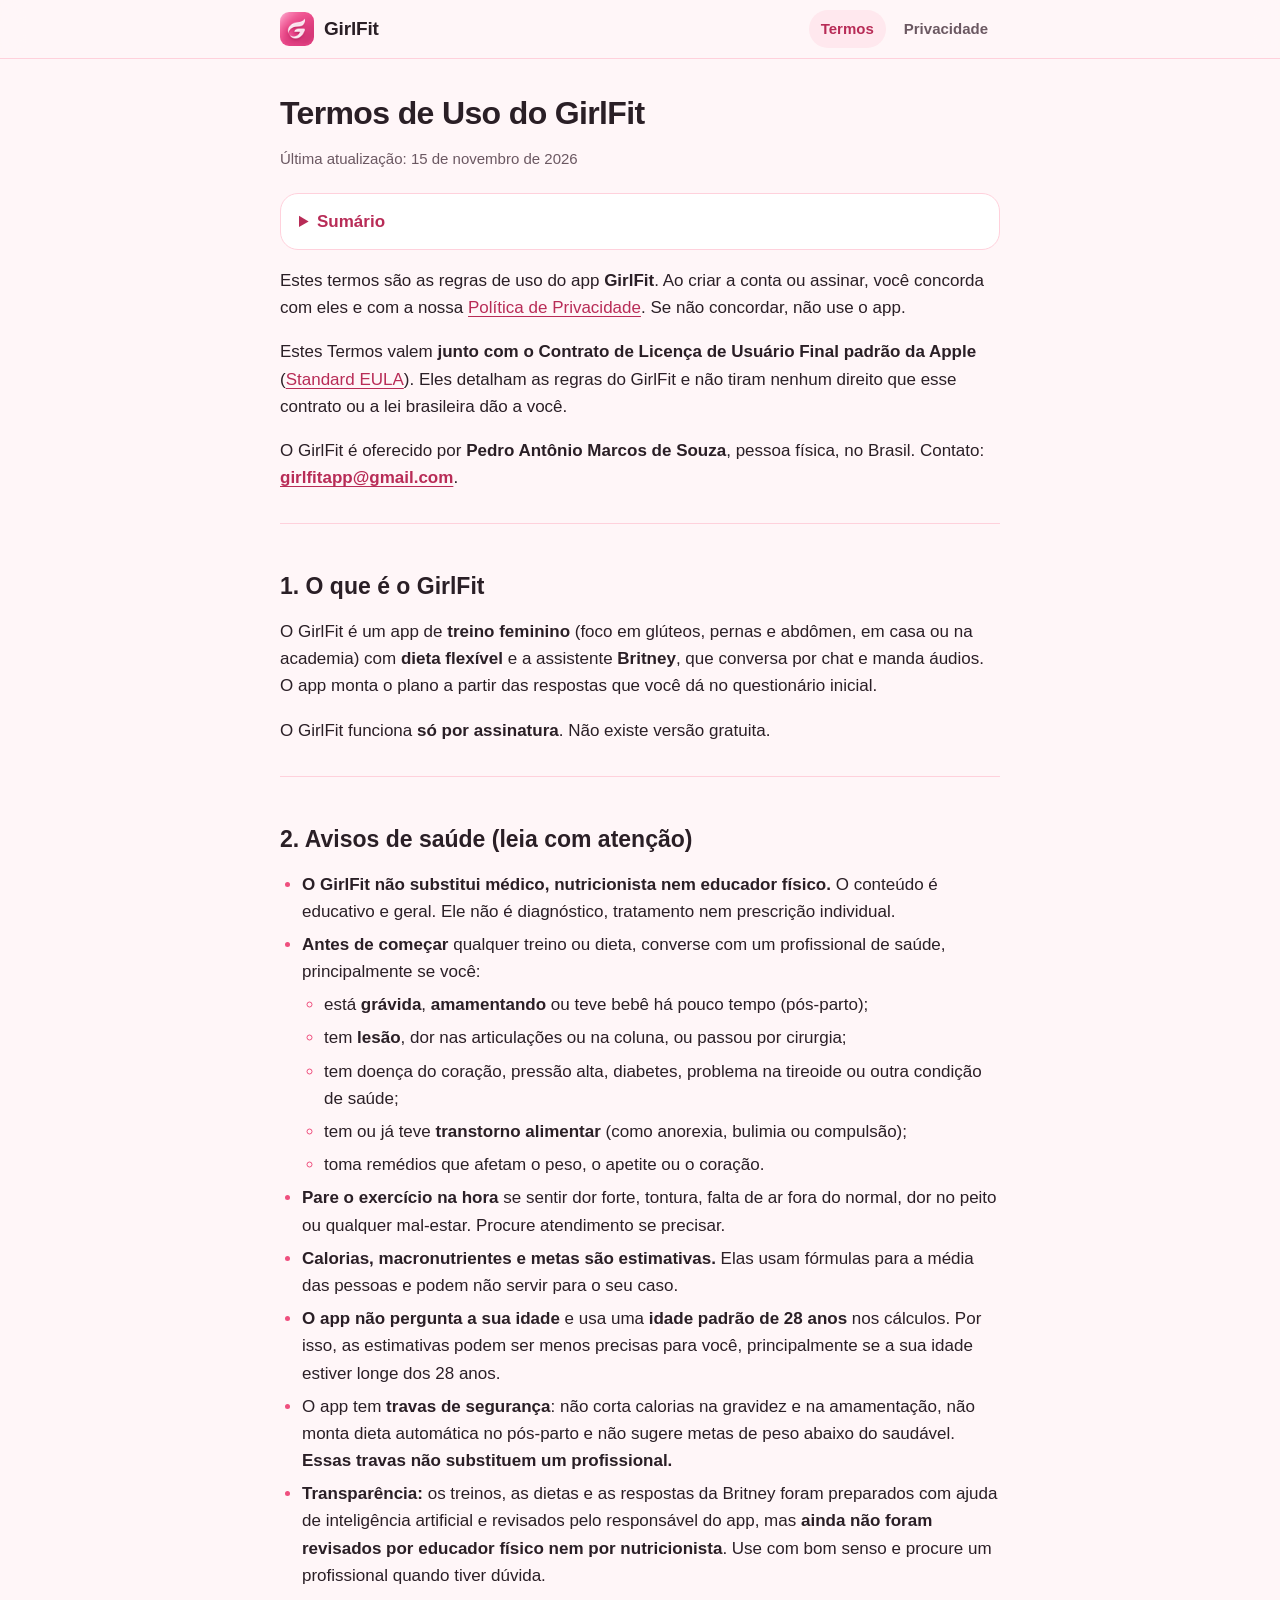
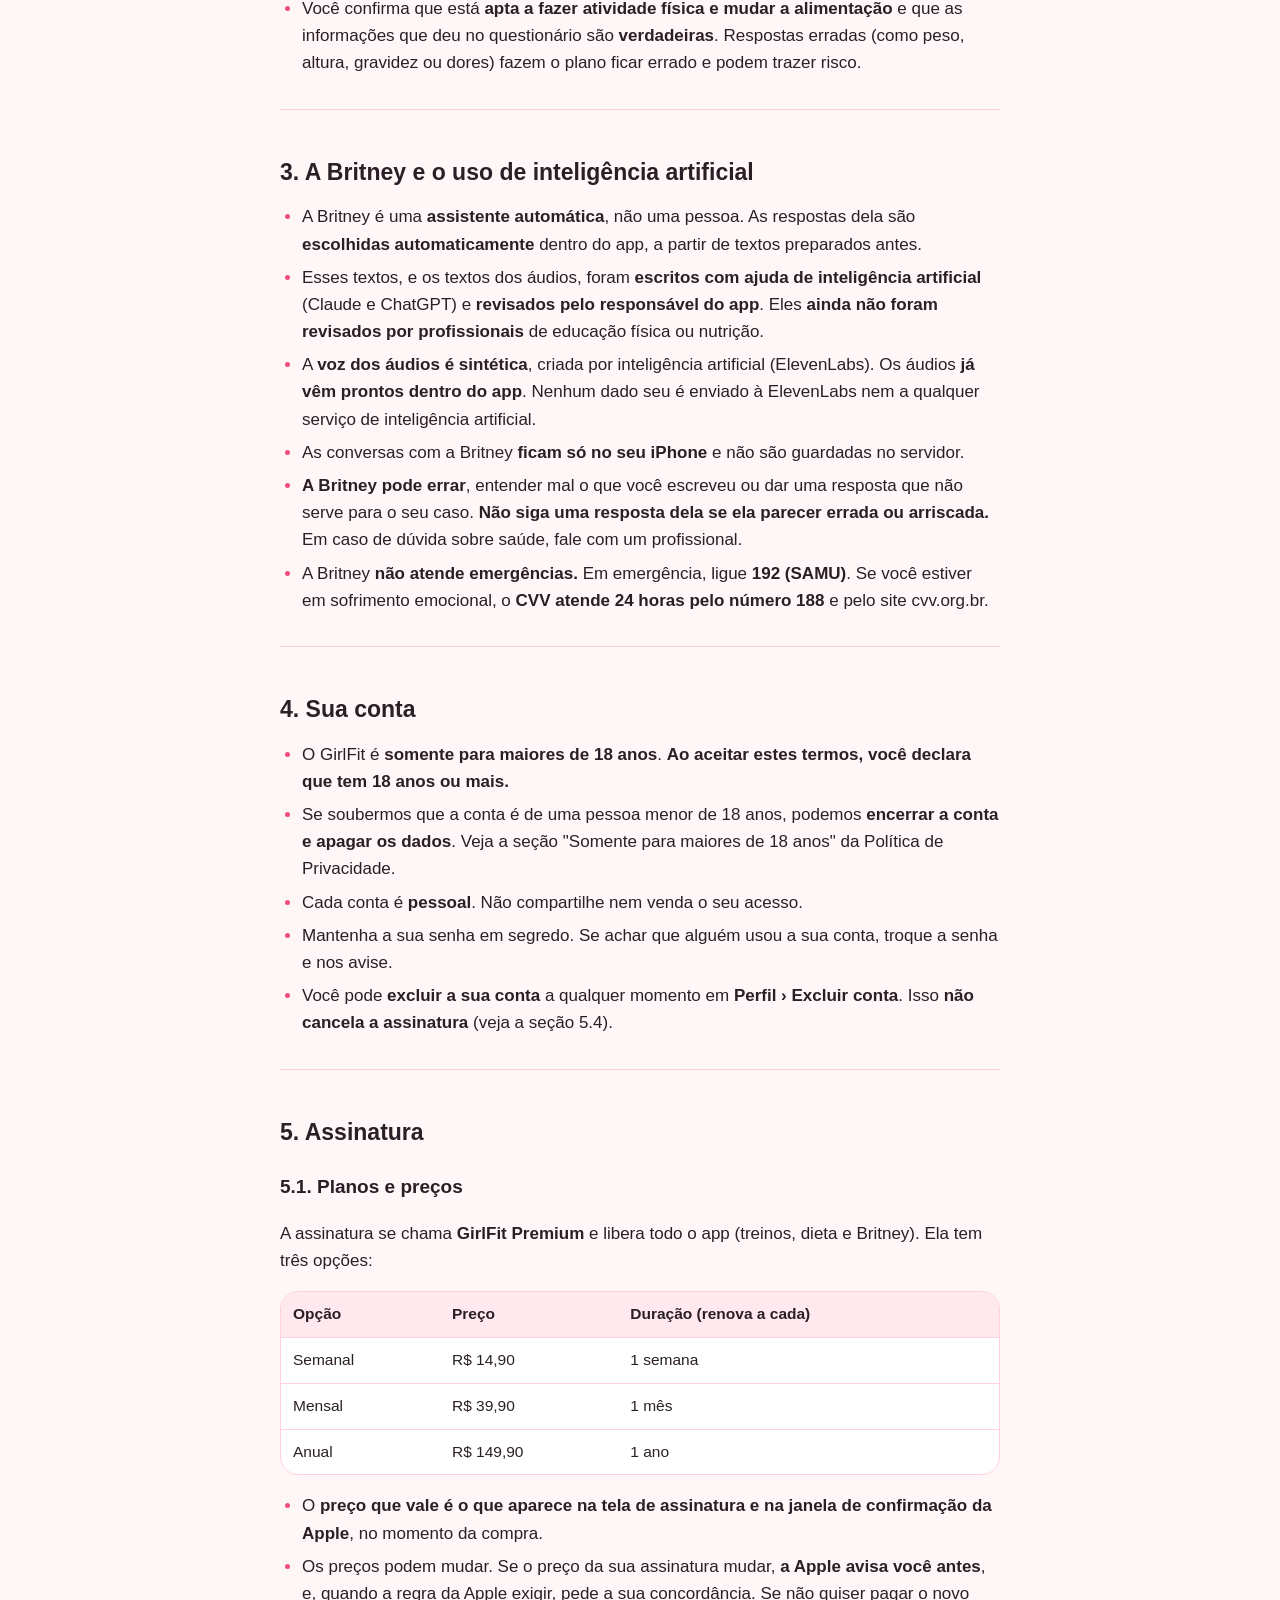
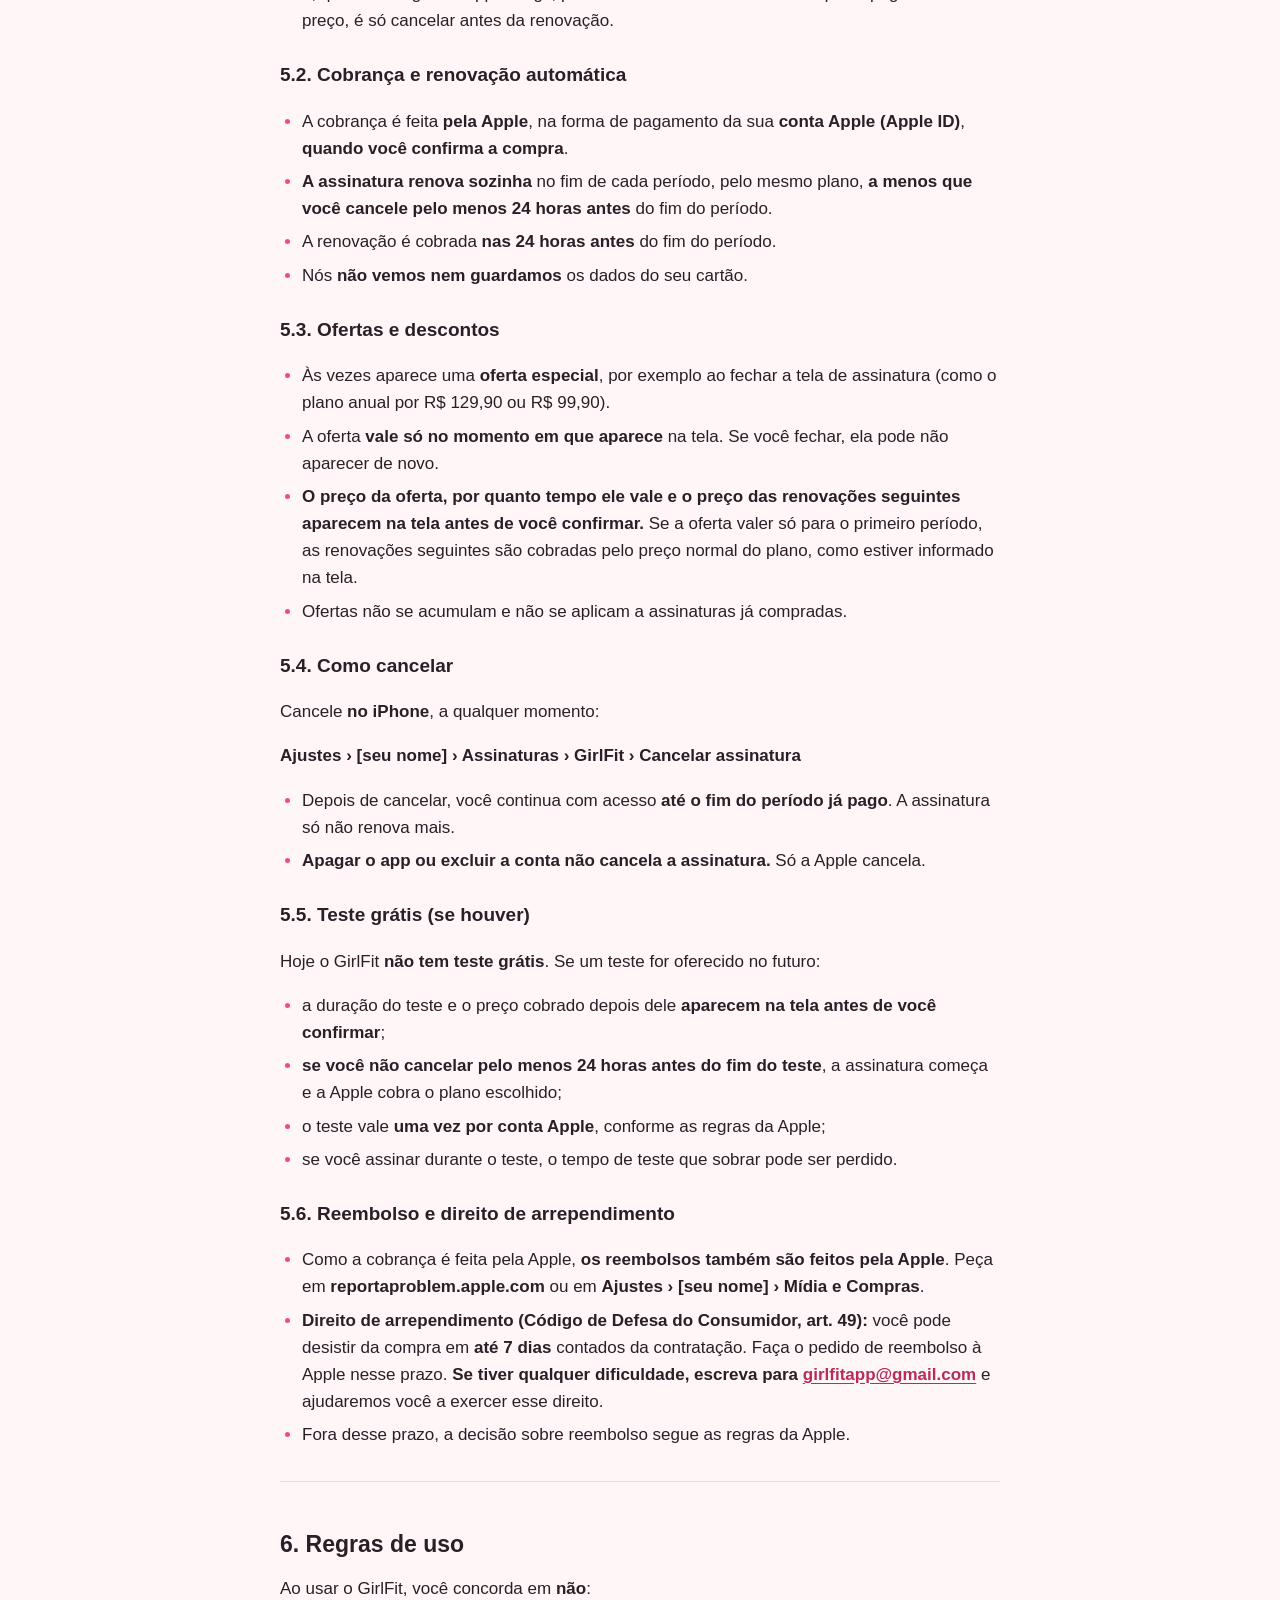
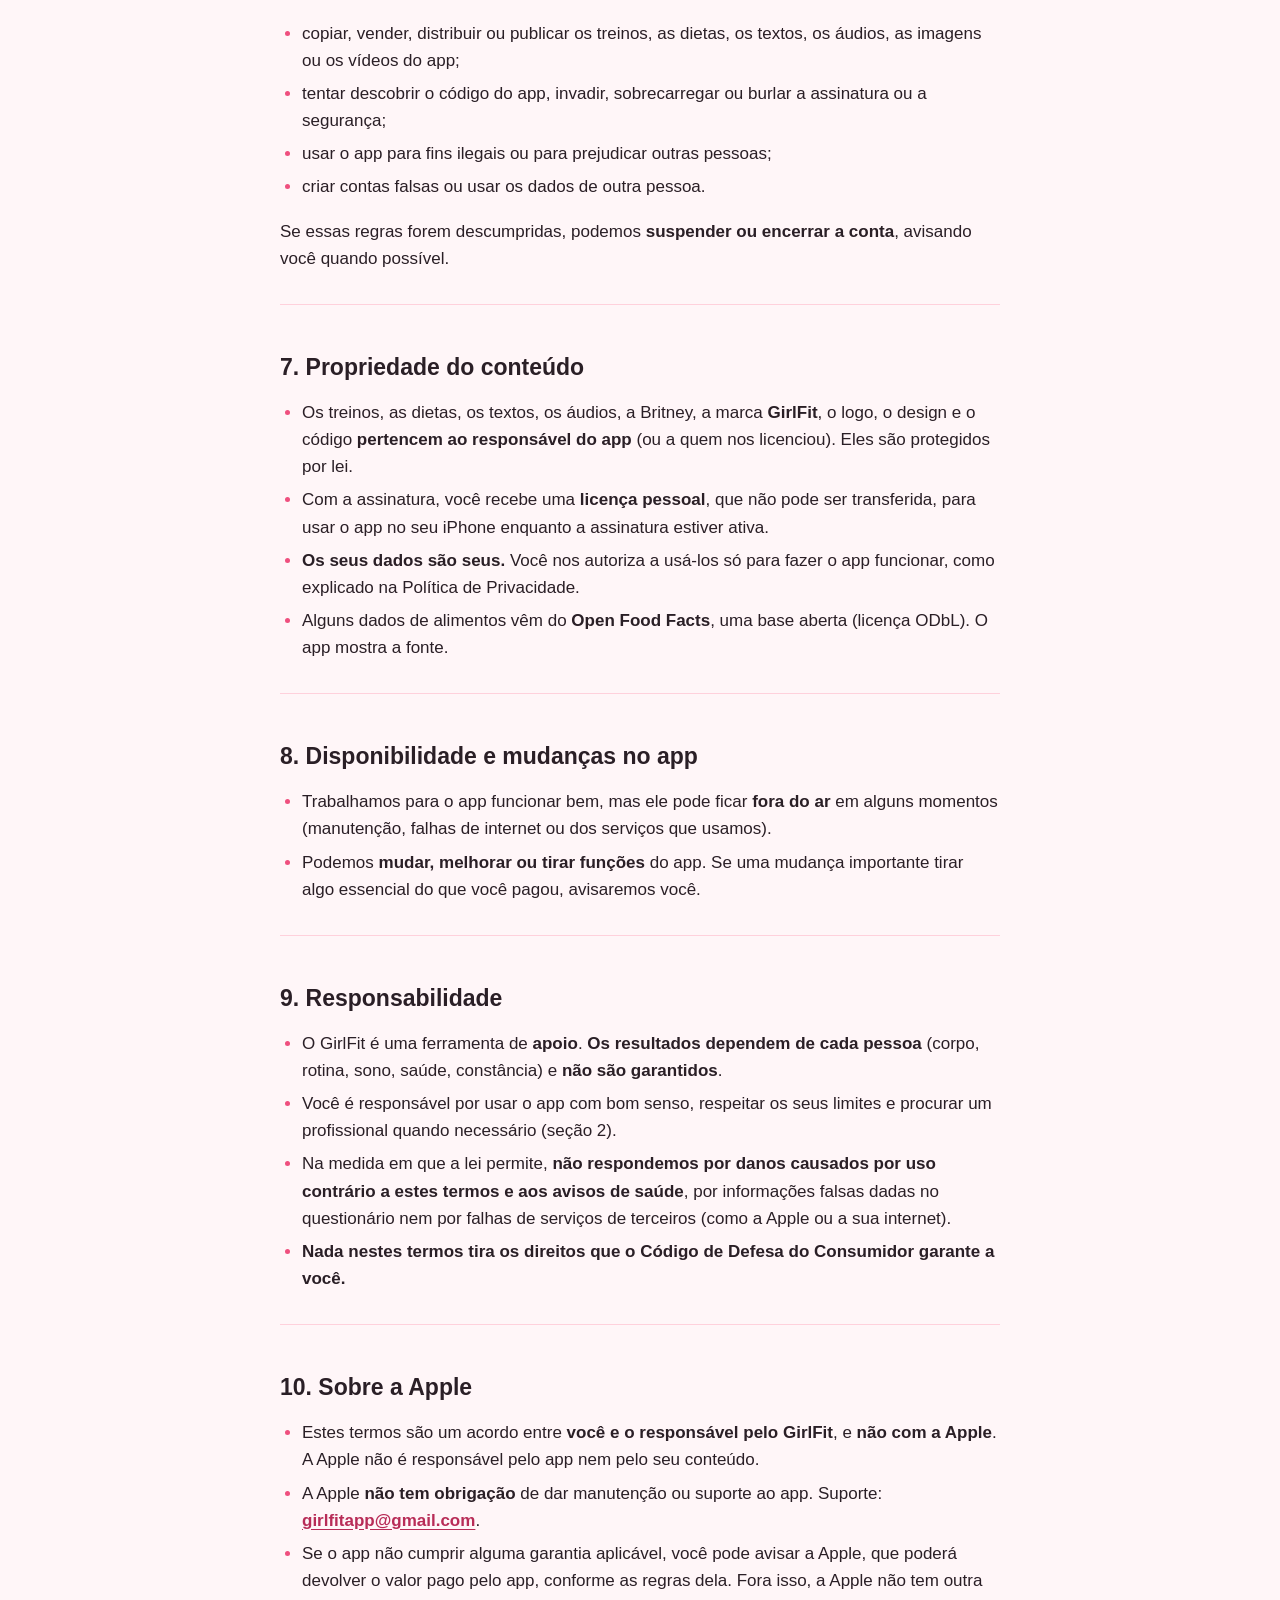
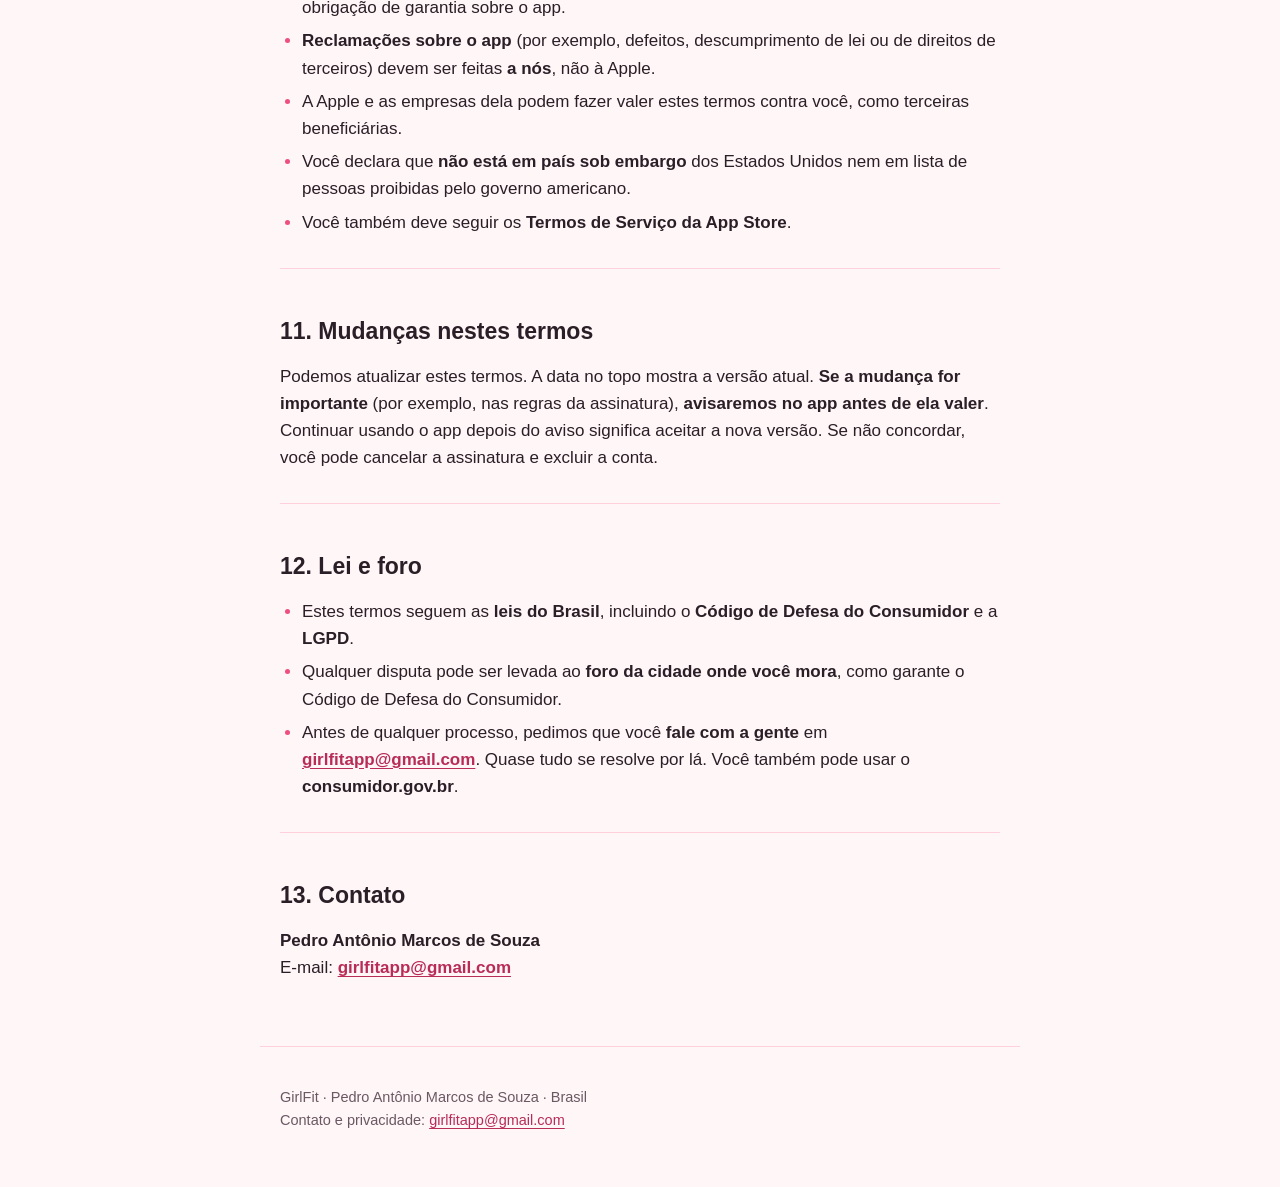
==== termos/index.html @ 928863f9 "Termos de Uso e Política de Privacidade do GirlFit Co-Authored-By: Claude Opus 5.5 <noreply@anthropi" ====
<!DOCTYPE html>
<html lang="pt-BR">
<head>
<meta charset="utf-8">
<meta name="viewport" content="width=device-width, initial-scale=1, viewport-fit=cover">
<title>Termos de Uso · GirlFit</title>
<meta name="description" content="Regras de uso e assinatura do app GirlFit.">
<meta name="theme-color" content="#fff6f8" media="(prefers-color-scheme: light)">
<meta name="theme-color" content="#140f13" media="(prefers-color-scheme: dark)">
<link rel="canonical" href="https://pedrogoat23.github.io/girlfit-legal/termos/">
<link rel="icon" type="image/png" href="../assets/favicon.png">
<link rel="apple-touch-icon" href="../assets/icon.png">
<link rel="stylesheet" href="../assets/style.css">
</head>
<body>
<header class="top"><div class="top-inner">
<a class="brand" href="../"><img src="../assets/icon.png" alt="" width="34" height="34"><span>GirlFit</span></a>
<nav aria-label="Páginas"><a href="../termos/" aria-current="page">Termos</a><a href="../privacidade/">Privacidade</a></nav>
</div></header>
<main>
<h1>Termos de Uso do GirlFit</h1>
<p class="updated">Última atualização: 15 de novembro de 2026</p>
<details class="toc"><summary>Sumário</summary><ol><li><a href="#1-o-que-e-o-girlfit">1. O que é o GirlFit</a></li><li><a href="#2-avisos-de-saude-leia-com-atencao">2. Avisos de saúde (leia com atenção)</a></li><li><a href="#3-a-britney-e-o-uso-de-inteligencia-artificial">3. A Britney e o uso de inteligência artificial</a></li><li><a href="#4-sua-conta">4. Sua conta</a></li><li><a href="#5-assinatura">5. Assinatura</a></li><li><a href="#6-regras-de-uso">6. Regras de uso</a></li><li><a href="#7-propriedade-do-conteudo">7. Propriedade do conteúdo</a></li><li><a href="#8-disponibilidade-e-mudancas-no-app">8. Disponibilidade e mudanças no app</a></li><li><a href="#9-responsabilidade">9. Responsabilidade</a></li><li><a href="#10-sobre-a-apple">10. Sobre a Apple</a></li><li><a href="#11-mudancas-nestes-termos">11. Mudanças nestes termos</a></li><li><a href="#12-lei-e-foro">12. Lei e foro</a></li><li><a href="#13-contato">13. Contato</a></li></ol></details>
<p>Estes termos são as regras de uso do app <strong>GirlFit</strong>. Ao criar a conta ou assinar, você concorda com eles e com a nossa <a href="https://pedrogoat23.github.io/girlfit-legal/privacidade/">Política de Privacidade</a>. Se não concordar, não use o app.</p>
<p>Estes Termos valem <strong>junto com o Contrato de Licença de Usuário Final padrão da Apple</strong> (<a href="https://www.apple.com/legal/internet-services/itunes/dev/stdeula/">Standard EULA</a>). Eles detalham as regras do GirlFit e não tiram nenhum direito que esse contrato ou a lei brasileira dão a você.</p>
<p>O GirlFit é oferecido por <strong>Pedro Antônio Marcos de Souza</strong>, pessoa física, no Brasil. Contato: <strong><a href="mailto:girlfitapp@gmail.com">girlfitapp@gmail.com</a></strong>.</p>
<hr>
<h2 id="1-o-que-e-o-girlfit">1. O que é o GirlFit</h2>
<p>O GirlFit é um app de <strong>treino feminino</strong> (foco em glúteos, pernas e abdômen, em casa ou na academia) com <strong>dieta flexível</strong> e a assistente <strong>Britney</strong>, que conversa por chat e manda áudios. O app monta o plano a partir das respostas que você dá no questionário inicial.</p>
<p>O GirlFit funciona <strong>só por assinatura</strong>. Não existe versão gratuita.</p>
<hr>
<h2 id="2-avisos-de-saude-leia-com-atencao">2. Avisos de saúde (leia com atenção)</h2>
<ul><li><strong>O GirlFit não substitui médico, nutricionista nem educador físico.</strong> O conteúdo é educativo e geral. Ele não é diagnóstico, tratamento nem prescrição individual.</li><li><strong>Antes de começar</strong> qualquer treino ou dieta, converse com um profissional de saúde, principalmente se você:<ul><li>está <strong>grávida</strong>, <strong>amamentando</strong> ou teve bebê há pouco tempo (pós-parto);</li><li>tem <strong>lesão</strong>, dor nas articulações ou na coluna, ou passou por cirurgia;</li><li>tem doença do coração, pressão alta, diabetes, problema na tireoide ou outra condição de saúde;</li><li>tem ou já teve <strong>transtorno alimentar</strong> (como anorexia, bulimia ou compulsão);</li><li>toma remédios que afetam o peso, o apetite ou o coração.</li></ul></li><li><strong>Pare o exercício na hora</strong> se sentir dor forte, tontura, falta de ar fora do normal, dor no peito ou qualquer mal-estar. Procure atendimento se precisar.</li><li><strong>Calorias, macronutrientes e metas são estimativas.</strong> Elas usam fórmulas para a média das pessoas e podem não servir para o seu caso.</li><li><strong>O app não pergunta a sua idade</strong> e usa uma <strong>idade padrão de 28 anos</strong> nos cálculos. Por isso, as estimativas podem ser menos precisas para você, principalmente se a sua idade estiver longe dos 28 anos.</li><li>O app tem <strong>travas de segurança</strong>: não corta calorias na gravidez e na amamentação, não monta dieta automática no pós-parto e não sugere metas de peso abaixo do saudável. <strong>Essas travas não substituem um profissional.</strong></li><li><strong>Transparência:</strong> os treinos, as dietas e as respostas da Britney foram preparados com ajuda de inteligência artificial e revisados pelo responsável do app, mas <strong>ainda não foram revisados por educador físico nem por nutricionista</strong>. Use com bom senso e procure um profissional quando tiver dúvida.</li><li>Você confirma que está <strong>apta a fazer atividade física e mudar a alimentação</strong> e que as informações que deu no questionário são <strong>verdadeiras</strong>. Respostas erradas (como peso, altura, gravidez ou dores) fazem o plano ficar errado e podem trazer risco.</li></ul>
<hr>
<h2 id="3-a-britney-e-o-uso-de-inteligencia-artificial">3. A Britney e o uso de inteligência artificial</h2>
<ul><li>A Britney é uma <strong>assistente automática</strong>, não uma pessoa. As respostas dela são <strong>escolhidas automaticamente</strong> dentro do app, a partir de textos preparados antes.</li><li>Esses textos, e os textos dos áudios, foram <strong>escritos com ajuda de inteligência artificial</strong> (Claude e ChatGPT) e <strong>revisados pelo responsável do app</strong>. Eles <strong>ainda não foram revisados por profissionais</strong> de educação física ou nutrição.</li><li>A <strong>voz dos áudios é sintética</strong>, criada por inteligência artificial (ElevenLabs). Os áudios <strong>já vêm prontos dentro do app</strong>. Nenhum dado seu é enviado à ElevenLabs nem a qualquer serviço de inteligência artificial.</li><li>As conversas com a Britney <strong>ficam só no seu iPhone</strong> e não são guardadas no servidor.</li><li><strong>A Britney pode errar</strong>, entender mal o que você escreveu ou dar uma resposta que não serve para o seu caso. <strong>Não siga uma resposta dela se ela parecer errada ou arriscada.</strong> Em caso de dúvida sobre saúde, fale com um profissional.</li><li>A Britney <strong>não atende emergências.</strong> Em emergência, ligue <strong>192 (SAMU)</strong>. Se você estiver em sofrimento emocional, o <strong>CVV atende 24 horas pelo número 188</strong> e pelo site cvv.org.br.</li></ul>
<hr>
<h2 id="4-sua-conta">4. Sua conta</h2>
<ul><li>O GirlFit é <strong>somente para maiores de 18 anos</strong>. <strong>Ao aceitar estes termos, você declara que tem 18 anos ou mais.</strong></li><li>Se soubermos que a conta é de uma pessoa menor de 18 anos, podemos <strong>encerrar a conta e apagar os dados</strong>. Veja a seção "Somente para maiores de 18 anos" da Política de Privacidade.</li><li>Cada conta é <strong>pessoal</strong>. Não compartilhe nem venda o seu acesso.</li><li>Mantenha a sua senha em segredo. Se achar que alguém usou a sua conta, troque a senha e nos avise.</li><li>Você pode <strong>excluir a sua conta</strong> a qualquer momento em <strong>Perfil › Excluir conta</strong>. Isso <strong>não cancela a assinatura</strong> (veja a seção 5.4).</li></ul>
<hr>
<h2 id="5-assinatura">5. Assinatura</h2>
<h3 id="5-1-planos-e-precos">5.1. Planos e preços</h3>
<p>A assinatura se chama <strong>GirlFit Premium</strong> e libera todo o app (treinos, dieta e Britney). Ela tem três opções:</p>
<table><thead><tr><th>Opção</th><th>Preço</th><th>Duração (renova a cada)</th></tr></thead><tbody><tr><td data-label="Opção">Semanal</td><td data-label="Preço">R$ 14,90</td><td data-label="Duração (renova a cada)">1 semana</td></tr><tr><td data-label="Opção">Mensal</td><td data-label="Preço">R$ 39,90</td><td data-label="Duração (renova a cada)">1 mês</td></tr><tr><td data-label="Opção">Anual</td><td data-label="Preço">R$ 149,90</td><td data-label="Duração (renova a cada)">1 ano</td></tr></tbody></table>
<ul><li>O <strong>preço que vale é o que aparece na tela de assinatura e na janela de confirmação da Apple</strong>, no momento da compra.</li><li>Os preços podem mudar. Se o preço da sua assinatura mudar, <strong>a Apple avisa você antes</strong>, e, quando a regra da Apple exigir, pede a sua concordância. Se não quiser pagar o novo preço, é só cancelar antes da renovação.</li></ul>
<h3 id="5-2-cobranca-e-renovacao-automatica">5.2. Cobrança e renovação automática</h3>
<ul><li>A cobrança é feita <strong>pela Apple</strong>, na forma de pagamento da sua <strong>conta Apple (Apple ID)</strong>, <strong>quando você confirma a compra</strong>.</li><li><strong>A assinatura renova sozinha</strong> no fim de cada período, pelo mesmo plano, <strong>a menos que você cancele pelo menos 24 horas antes</strong> do fim do período.</li><li>A renovação é cobrada <strong>nas 24 horas antes</strong> do fim do período.</li><li>Nós <strong>não vemos nem guardamos</strong> os dados do seu cartão.</li></ul>
<h3 id="5-3-ofertas-e-descontos">5.3. Ofertas e descontos</h3>
<ul><li>Às vezes aparece uma <strong>oferta especial</strong>, por exemplo ao fechar a tela de assinatura (como o plano anual por R$ 129,90 ou R$ 99,90).</li><li>A oferta <strong>vale só no momento em que aparece</strong> na tela. Se você fechar, ela pode não aparecer de novo.</li><li><strong>O preço da oferta, por quanto tempo ele vale e o preço das renovações seguintes aparecem na tela antes de você confirmar.</strong> Se a oferta valer só para o primeiro período, as renovações seguintes são cobradas pelo preço normal do plano, como estiver informado na tela.</li><li>Ofertas não se acumulam e não se aplicam a assinaturas já compradas.</li></ul>
<h3 id="5-4-como-cancelar">5.4. Como cancelar</h3>
<p>Cancele <strong>no iPhone</strong>, a qualquer momento:</p>
<p><strong>Ajustes › [seu nome] › Assinaturas › GirlFit › Cancelar assinatura</strong></p>
<ul><li>Depois de cancelar, você continua com acesso <strong>até o fim do período já pago</strong>. A assinatura só não renova mais.</li><li><strong>Apagar o app ou excluir a conta não cancela a assinatura.</strong> Só a Apple cancela.</li></ul>
<h3 id="5-5-teste-gratis-se-houver">5.5. Teste grátis (se houver)</h3>
<p>Hoje o GirlFit <strong>não tem teste grátis</strong>. Se um teste for oferecido no futuro:</p>
<ul><li>a duração do teste e o preço cobrado depois dele <strong>aparecem na tela antes de você confirmar</strong>;</li><li><strong>se você não cancelar pelo menos 24 horas antes do fim do teste</strong>, a assinatura começa e a Apple cobra o plano escolhido;</li><li>o teste vale <strong>uma vez por conta Apple</strong>, conforme as regras da Apple;</li><li>se você assinar durante o teste, o tempo de teste que sobrar pode ser perdido.</li></ul>
<h3 id="5-6-reembolso-e-direito-de-arrependimento">5.6. Reembolso e direito de arrependimento</h3>
<ul><li>Como a cobrança é feita pela Apple, <strong>os reembolsos também são feitos pela Apple</strong>. Peça em <strong>reportaproblem.apple.com</strong> ou em <strong>Ajustes › [seu nome] › Mídia e Compras</strong>.</li><li><strong>Direito de arrependimento (Código de Defesa do Consumidor, art. 49):</strong> você pode desistir da compra em <strong>até 7 dias</strong> contados da contratação. Faça o pedido de reembolso à Apple nesse prazo. <strong>Se tiver qualquer dificuldade, escreva para <a href="mailto:girlfitapp@gmail.com">girlfitapp@gmail.com</a></strong> e ajudaremos você a exercer esse direito.</li><li>Fora desse prazo, a decisão sobre reembolso segue as regras da Apple.</li></ul>
<hr>
<h2 id="6-regras-de-uso">6. Regras de uso</h2>
<p>Ao usar o GirlFit, você concorda em <strong>não</strong>:</p>
<ul><li>copiar, vender, distribuir ou publicar os treinos, as dietas, os textos, os áudios, as imagens ou os vídeos do app;</li><li>tentar descobrir o código do app, invadir, sobrecarregar ou burlar a assinatura ou a segurança;</li><li>usar o app para fins ilegais ou para prejudicar outras pessoas;</li><li>criar contas falsas ou usar os dados de outra pessoa.</li></ul>
<p>Se essas regras forem descumpridas, podemos <strong>suspender ou encerrar a conta</strong>, avisando você quando possível.</p>
<hr>
<h2 id="7-propriedade-do-conteudo">7. Propriedade do conteúdo</h2>
<ul><li>Os treinos, as dietas, os textos, os áudios, a Britney, a marca <strong>GirlFit</strong>, o logo, o design e o código <strong>pertencem ao responsável do app</strong> (ou a quem nos licenciou). Eles são protegidos por lei.</li><li>Com a assinatura, você recebe uma <strong>licença pessoal</strong>, que não pode ser transferida, para usar o app no seu iPhone enquanto a assinatura estiver ativa.</li><li><strong>Os seus dados são seus.</strong> Você nos autoriza a usá-los só para fazer o app funcionar, como explicado na Política de Privacidade.</li><li>Alguns dados de alimentos vêm do <strong>Open Food Facts</strong>, uma base aberta (licença ODbL). O app mostra a fonte.</li></ul>
<hr>
<h2 id="8-disponibilidade-e-mudancas-no-app">8. Disponibilidade e mudanças no app</h2>
<ul><li>Trabalhamos para o app funcionar bem, mas ele pode ficar <strong>fora do ar</strong> em alguns momentos (manutenção, falhas de internet ou dos serviços que usamos).</li><li>Podemos <strong>mudar, melhorar ou tirar funções</strong> do app. Se uma mudança importante tirar algo essencial do que você pagou, avisaremos você.</li></ul>
<hr>
<h2 id="9-responsabilidade">9. Responsabilidade</h2>
<ul><li>O GirlFit é uma ferramenta de <strong>apoio</strong>. <strong>Os resultados dependem de cada pessoa</strong> (corpo, rotina, sono, saúde, constância) e <strong>não são garantidos</strong>.</li><li>Você é responsável por usar o app com bom senso, respeitar os seus limites e procurar um profissional quando necessário (seção 2).</li><li>Na medida em que a lei permite, <strong>não respondemos por danos causados por uso contrário a estes termos e aos avisos de saúde</strong>, por informações falsas dadas no questionário nem por falhas de serviços de terceiros (como a Apple ou a sua internet).</li><li><strong>Nada nestes termos tira os direitos que o Código de Defesa do Consumidor garante a você.</strong></li></ul>
<hr>
<h2 id="10-sobre-a-apple">10. Sobre a Apple</h2>
<ul><li>Estes termos são um acordo entre <strong>você e o responsável pelo GirlFit</strong>, e <strong>não com a Apple</strong>. A Apple não é responsável pelo app nem pelo seu conteúdo.</li><li>A Apple <strong>não tem obrigação</strong> de dar manutenção ou suporte ao app. Suporte: <strong><a href="mailto:girlfitapp@gmail.com">girlfitapp@gmail.com</a></strong>.</li><li>Se o app não cumprir alguma garantia aplicável, você pode avisar a Apple, que poderá devolver o valor pago pelo app, conforme as regras dela. Fora isso, a Apple não tem outra obrigação de garantia sobre o app.</li><li><strong>Reclamações sobre o app</strong> (por exemplo, defeitos, descumprimento de lei ou de direitos de terceiros) devem ser feitas <strong>a nós</strong>, não à Apple.</li><li>A Apple e as empresas dela podem fazer valer estes termos contra você, como terceiras beneficiárias.</li><li>Você declara que <strong>não está em país sob embargo</strong> dos Estados Unidos nem em lista de pessoas proibidas pelo governo americano.</li><li>Você também deve seguir os <strong>Termos de Serviço da App Store</strong>.</li></ul>
<hr>
<h2 id="11-mudancas-nestes-termos">11. Mudanças nestes termos</h2>
<p>Podemos atualizar estes termos. A data no topo mostra a versão atual. <strong>Se a mudança for importante</strong> (por exemplo, nas regras da assinatura), <strong>avisaremos no app antes de ela valer</strong>. Continuar usando o app depois do aviso significa aceitar a nova versão. Se não concordar, você pode cancelar a assinatura e excluir a conta.</p>
<hr>
<h2 id="12-lei-e-foro">12. Lei e foro</h2>
<ul><li>Estes termos seguem as <strong>leis do Brasil</strong>, incluindo o <strong>Código de Defesa do Consumidor</strong> e a <strong>LGPD</strong>.</li><li>Qualquer disputa pode ser levada ao <strong>foro da cidade onde você mora</strong>, como garante o Código de Defesa do Consumidor.</li><li>Antes de qualquer processo, pedimos que você <strong>fale com a gente</strong> em <strong><a href="mailto:girlfitapp@gmail.com">girlfitapp@gmail.com</a></strong>. Quase tudo se resolve por lá. Você também pode usar o <strong>consumidor.gov.br</strong>.</li></ul>
<hr>
<h2 id="13-contato">13. Contato</h2>
<p><strong>Pedro Antônio Marcos de Souza</strong><br>E-mail: <strong><a href="mailto:girlfitapp@gmail.com">girlfitapp@gmail.com</a></strong></p>
</main>
<footer>
<p>GirlFit · Pedro Antônio Marcos de Souza · Brasil<br>
Contato e privacidade: <a href="mailto:girlfitapp@gmail.com">girlfitapp@gmail.com</a></p>
</footer>
</body>
</html>
---- assets/style.css ----
/* GirlFit: páginas legais. Cores do app (theme/brand). Sem fontes nem scripts externos. */
:root {
	--bg: #fff6f8;
	--card: #ffffff;
	--ink: #2a1f26;
	--muted: #6b5862;
	--line: #ffd1dc;
	--soft: #ffe8ee;
	--pink: #ef4f7e;
	--pink-strong: #b82c57;
	--radius: 18px;
}

@media (prefers-color-scheme: dark) {
	:root {
		--bg: #140f13;
		--card: #1e171c;
		--ink: #f7eef2;
		--muted: #c2adb7;
		--line: #3a2531;
		--soft: #2e1c26;
		--pink: #ff8fb0;
		--pink-strong: #ff8fb0;
	}
}

* {
	box-sizing: border-box;
}

html {
	-webkit-text-size-adjust: 100%;
}

body {
	margin: 0;
	background: var(--bg);
	color: var(--ink);
	font: 17px/1.6 -apple-system, BlinkMacSystemFont, "SF Pro Text", "Segoe UI", Roboto, Helvetica, Arial,
		sans-serif;
}

a {
	color: var(--pink-strong);
	text-underline-offset: 3px;
}

.top {
	position: sticky;
	top: 0;
	z-index: 2;
	background: color-mix(in srgb, var(--bg) 88%, transparent);
	-webkit-backdrop-filter: blur(12px);
	backdrop-filter: blur(12px);
	border-bottom: 1px solid var(--line);
}

.top-inner {
	max-width: 760px;
	margin: 0 auto;
	padding: 10px 20px;
	display: flex;
	align-items: center;
	justify-content: space-between;
	gap: 12px;
}

.brand {
	display: flex;
	align-items: center;
	gap: 10px;
	color: var(--ink);
	text-decoration: none;
	font-weight: 800;
	font-size: 19px;
	letter-spacing: -0.01em;
}

.brand img {
	width: 34px;
	height: 34px;
	border-radius: 9px;
}

nav {
	display: flex;
	gap: 6px;
}

nav a {
	padding: 7px 12px;
	border-radius: 999px;
	font-size: 15px;
	font-weight: 600;
	text-decoration: none;
	color: var(--muted);
}

nav a[aria-current="page"] {
	background: var(--soft);
	color: var(--pink-strong);
}

main {
	max-width: 760px;
	margin: 0 auto;
	padding: 28px 20px 48px;
}

h1 {
	font-size: 32px;
	line-height: 1.15;
	letter-spacing: -0.02em;
	margin: 8px 0 6px;
}

h2 {
	font-size: 23px;
	line-height: 1.25;
	margin: 40px 0 10px;
	padding-top: 8px;
	scroll-margin-top: 72px;
}

h3 {
	font-size: 19px;
	margin: 26px 0 8px;
	scroll-margin-top: 72px;
}

p,
li {
	overflow-wrap: anywhere;
}

ul {
	padding-left: 22px;
}

li {
	margin: 6px 0;
}

li::marker {
	color: var(--pink);
}

strong {
	font-weight: 700;
}

hr {
	border: 0;
	border-top: 1px solid var(--line);
	margin: 32px 0 0;
}

.updated {
	color: var(--muted);
	font-size: 15px;
}

.toc {
	background: var(--card);
	border: 1px solid var(--line);
	border-radius: var(--radius);
	padding: 14px 18px;
	margin: 22px 0 8px;
}

.toc summary {
	cursor: pointer;
	font-weight: 700;
	color: var(--pink-strong);
}

.toc ol {
	margin: 10px 0 2px;
	padding-left: 20px;
}

.toc li {
	margin: 4px 0;
}

table {
	width: 100%;
	border-collapse: separate;
	border-spacing: 0;
	background: var(--card);
	border: 1px solid var(--line);
	border-radius: var(--radius);
	overflow: hidden;
	margin: 14px 0;
	font-size: 15.5px;
}

th,
td {
	text-align: left;
	vertical-align: top;
	padding: 10px 12px;
	border-bottom: 1px solid var(--line);
}

th {
	background: var(--soft);
	font-weight: 700;
}

tr:last-child td {
	border-bottom: 0;
}

/* No iPhone, cada linha da tabela vira um cartão (nada de rolar pro lado). */
@media (max-width: 640px) {
	body {
		font-size: 16.5px;
	}

	h1 {
		font-size: 28px;
	}

	nav a {
		padding: 7px 9px;
		font-size: 14px;
	}

	.brand span {
		display: none;
	}

	table,
	tbody,
	tr,
	td {
		display: block;
		width: 100%;
	}

	table {
		border: 0;
		background: none;
	}

	thead {
		display: none;
	}

	tr {
		background: var(--card);
		border: 1px solid var(--line);
		border-radius: var(--radius);
		margin: 0 0 12px;
		padding: 4px 0;
	}

	td {
		border: 0;
		padding: 6px 14px;
	}

	td::before {
		content: attr(data-label);
		display: block;
		font-size: 12.5px;
		font-weight: 700;
		text-transform: uppercase;
		letter-spacing: 0.04em;
		color: var(--pink-strong);
	}
}

.hero {
	text-align: center;
	padding: 24px 0 8px;
}

.hero img {
	width: 96px;
	height: 96px;
	border-radius: 24px;
	box-shadow: 0 12px 32px rgba(239, 79, 126, 0.28);
}

.hero p {
	color: var(--muted);
	max-width: 460px;
	margin: 8px auto 0;
}

.cards {
	display: grid;
	gap: 14px;
	margin: 28px 0;
}

.card {
	display: block;
	background: var(--card);
	border: 1px solid var(--line);
	border-radius: var(--radius);
	padding: 18px 20px;
	text-decoration: none;
	color: var(--ink);
}

.card strong {
	display: block;
	font-size: 19px;
	color: var(--pink-strong);
}

.card span {
	color: var(--muted);
	font-size: 15.5px;
}

footer {
	max-width: 760px;
	margin: 0 auto;
	padding: 24px 20px 40px;
	border-top: 1px solid var(--line);
	color: var(--muted);
	font-size: 14.5px;
}
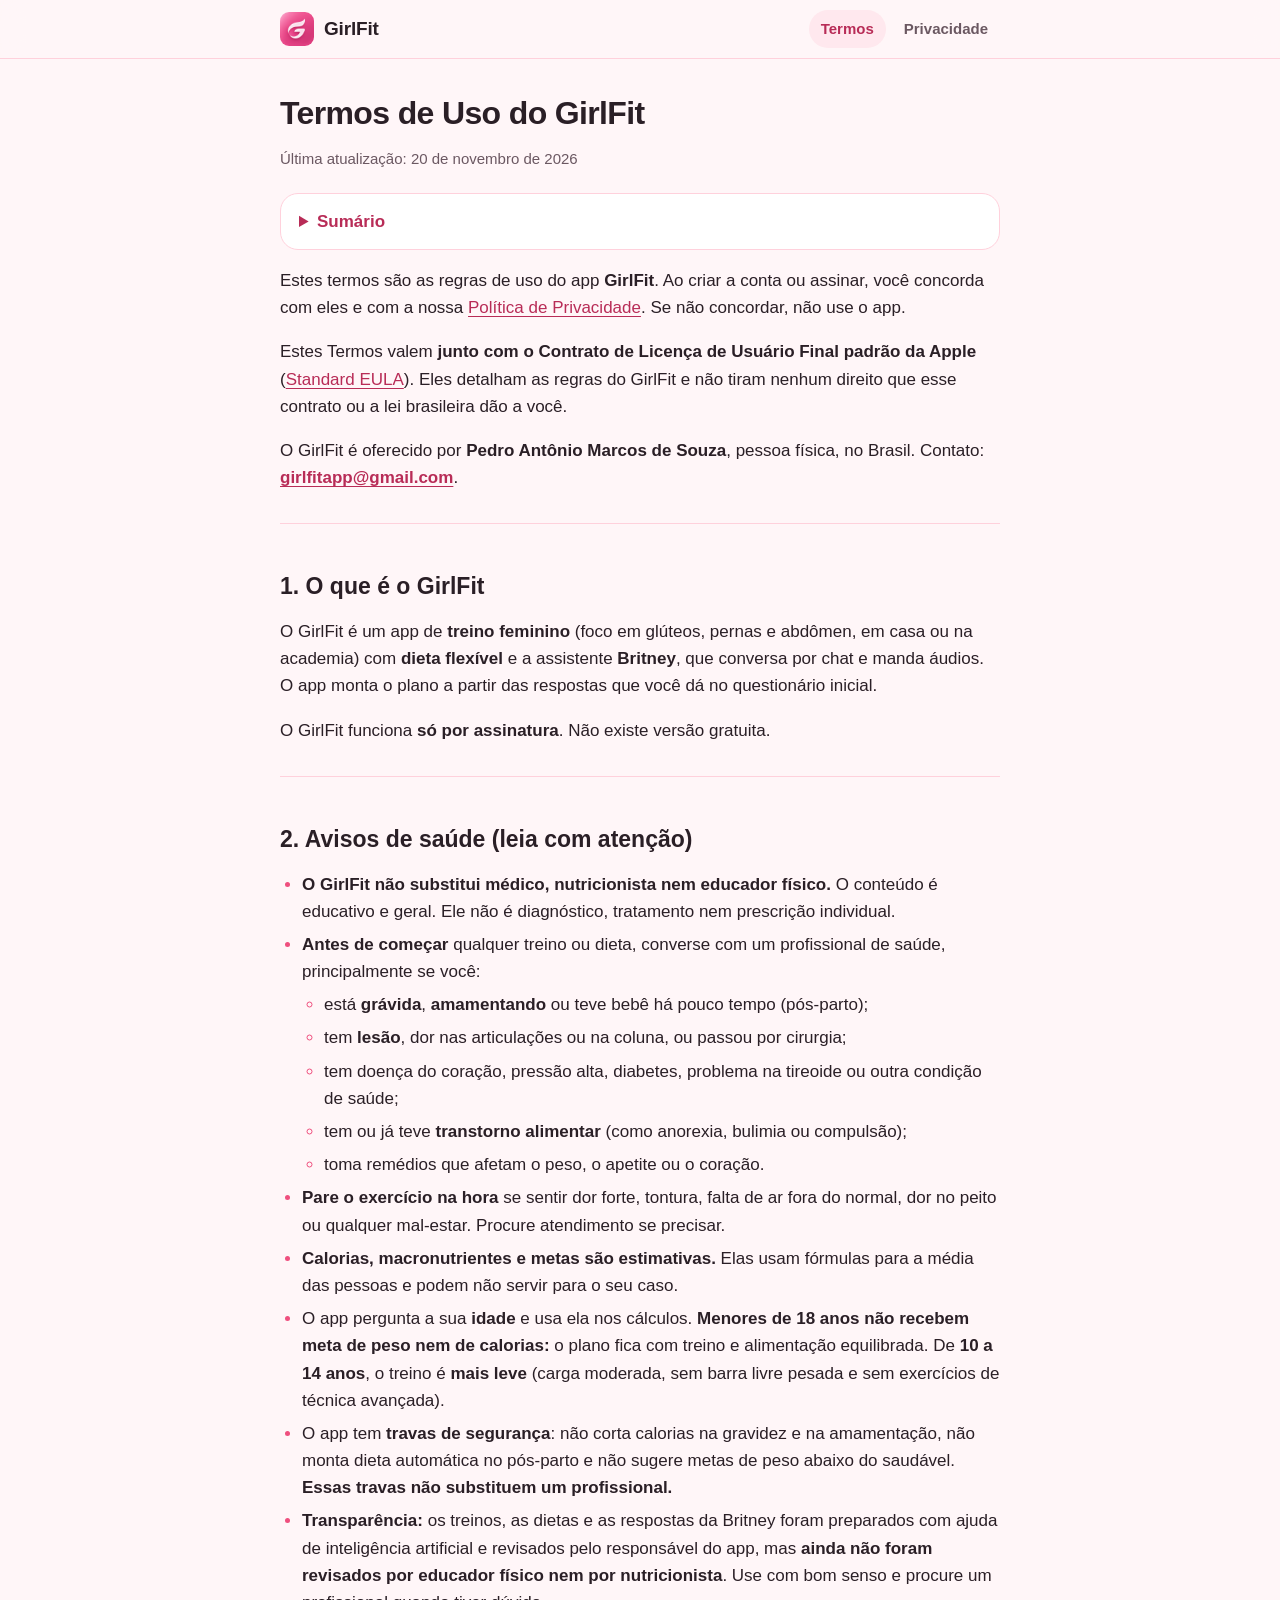
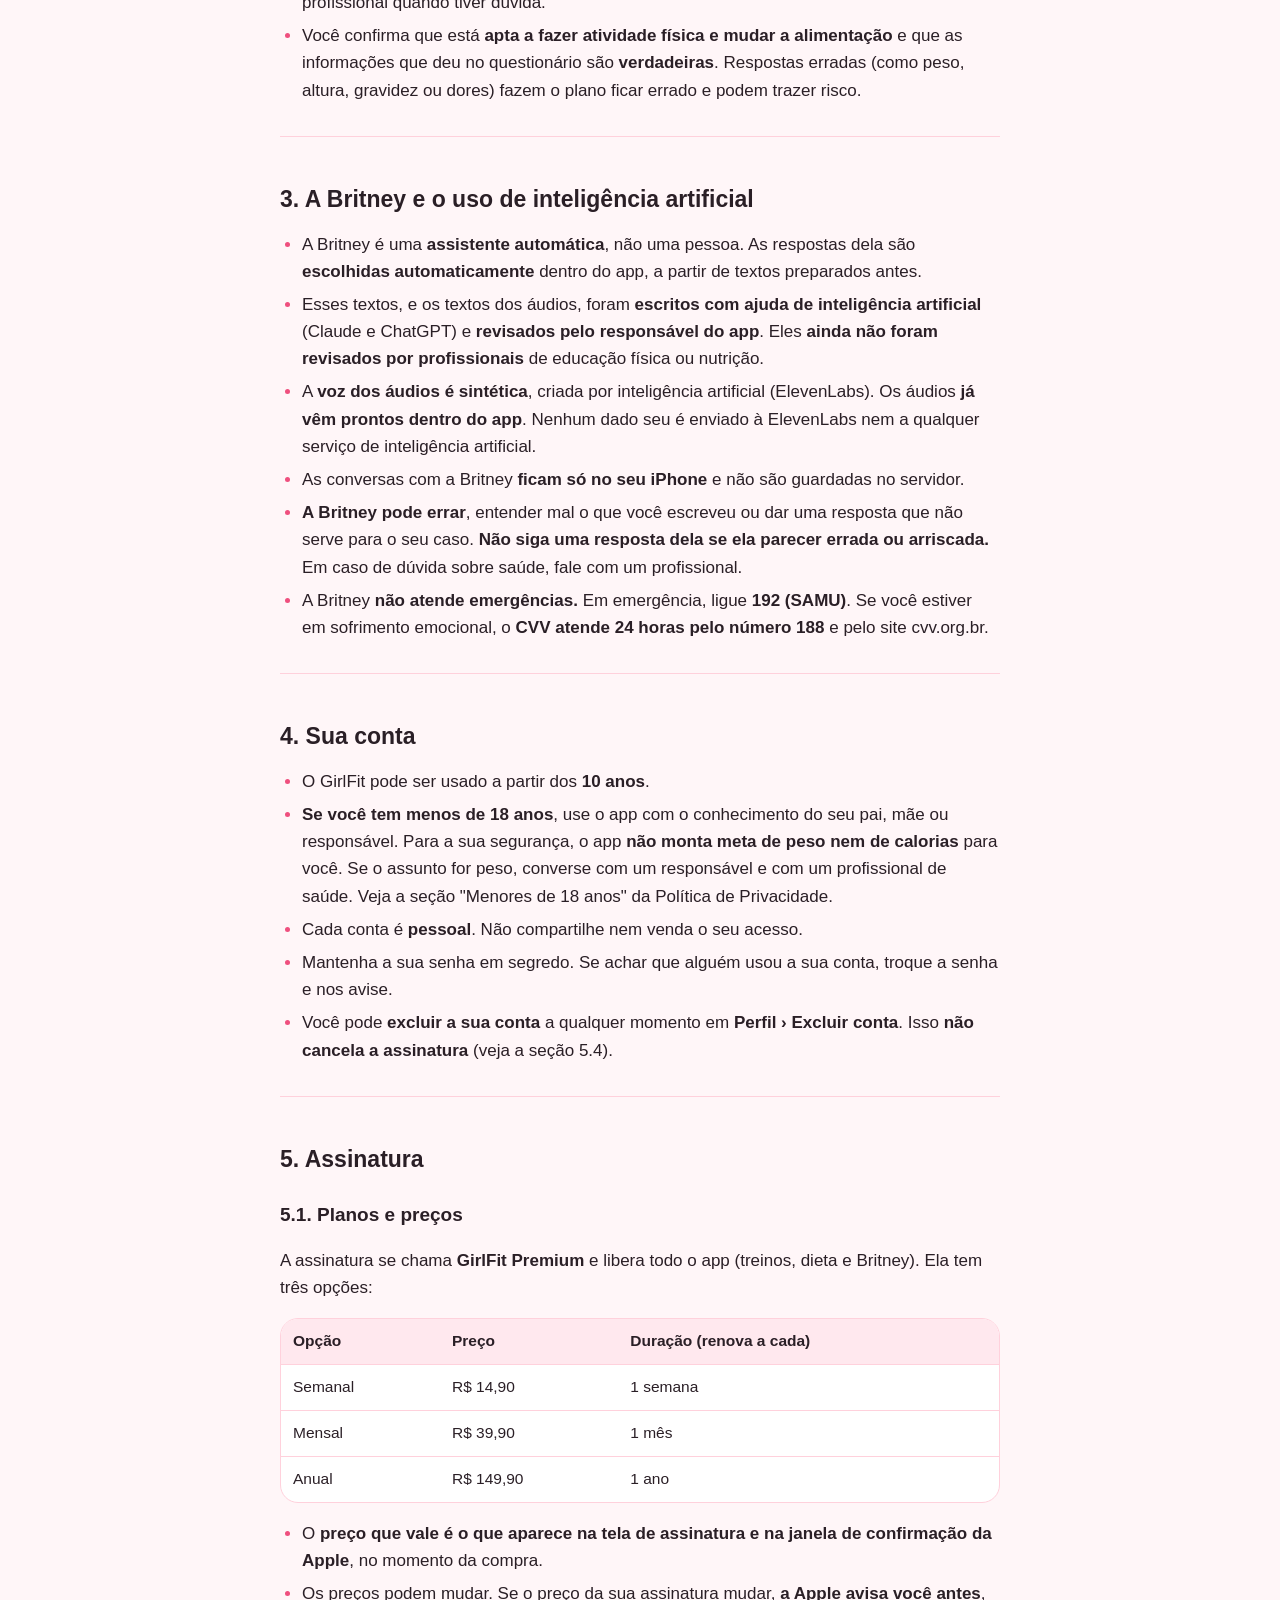
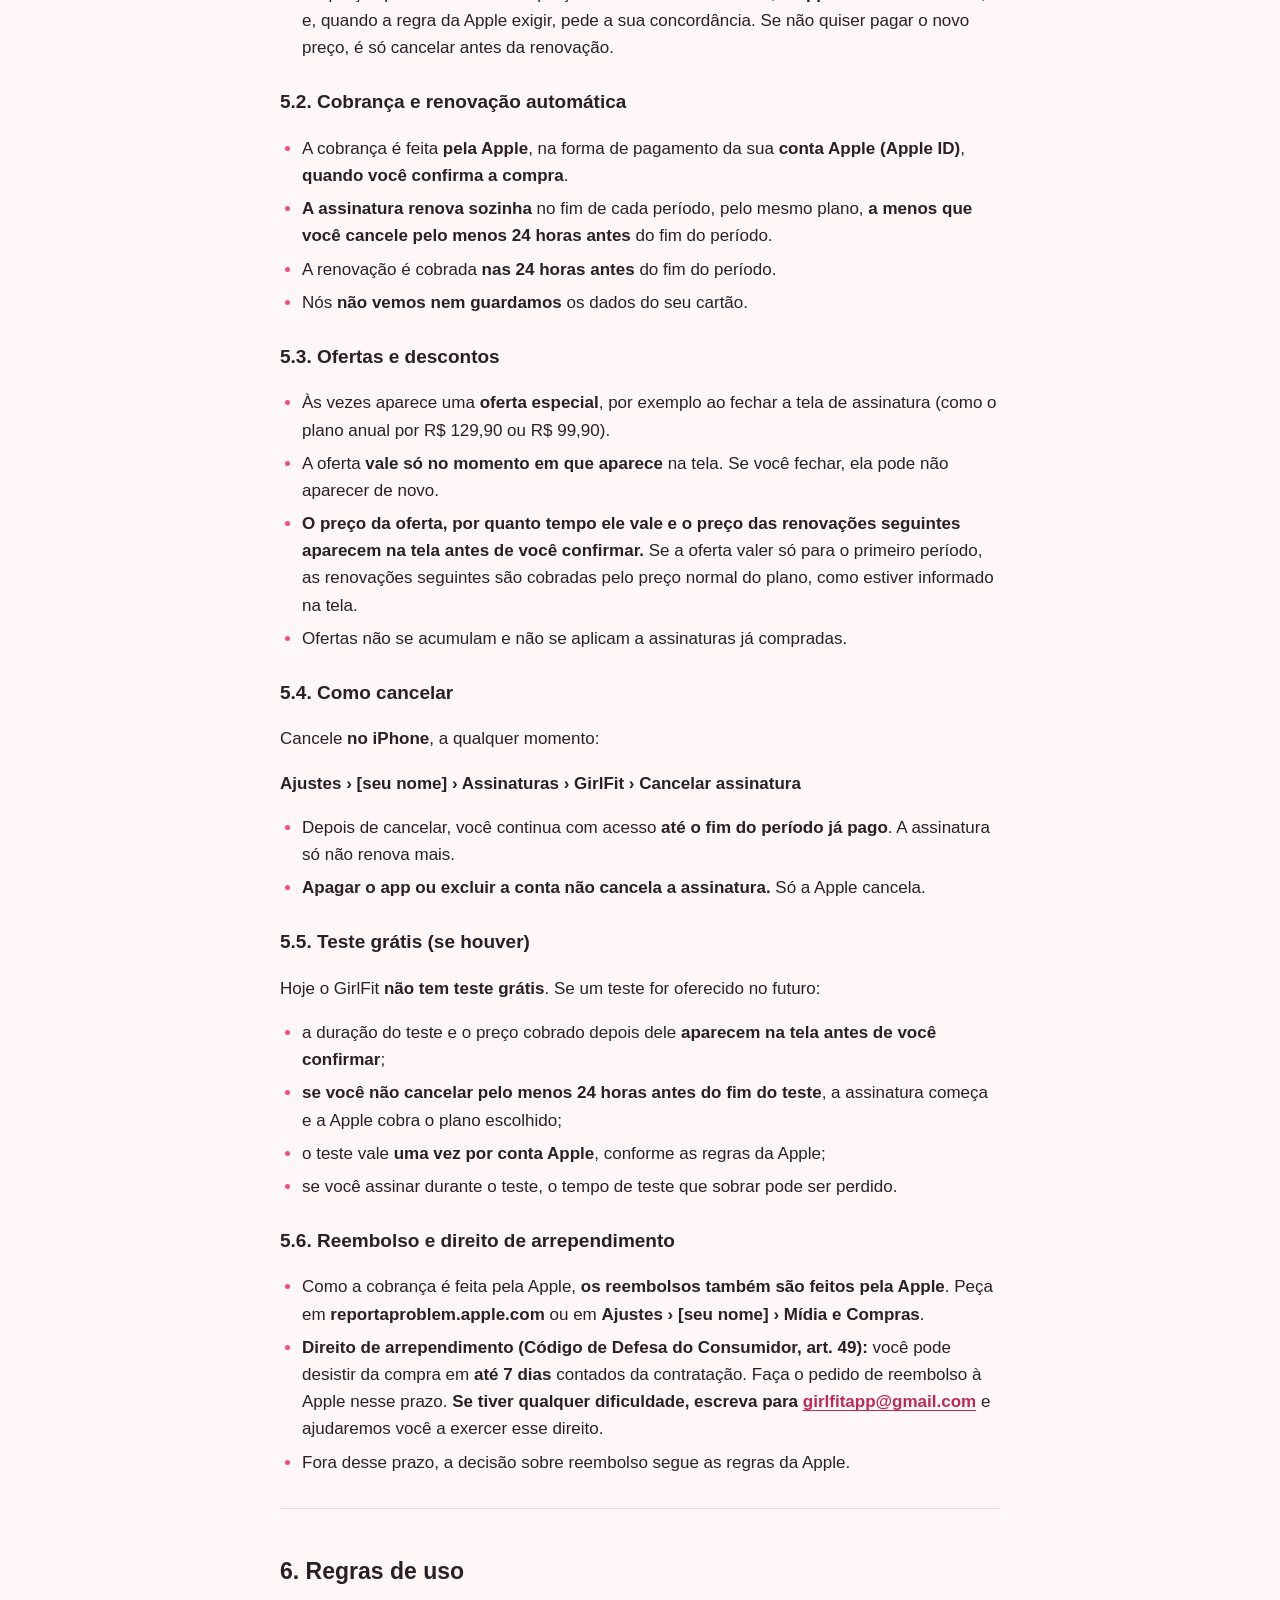
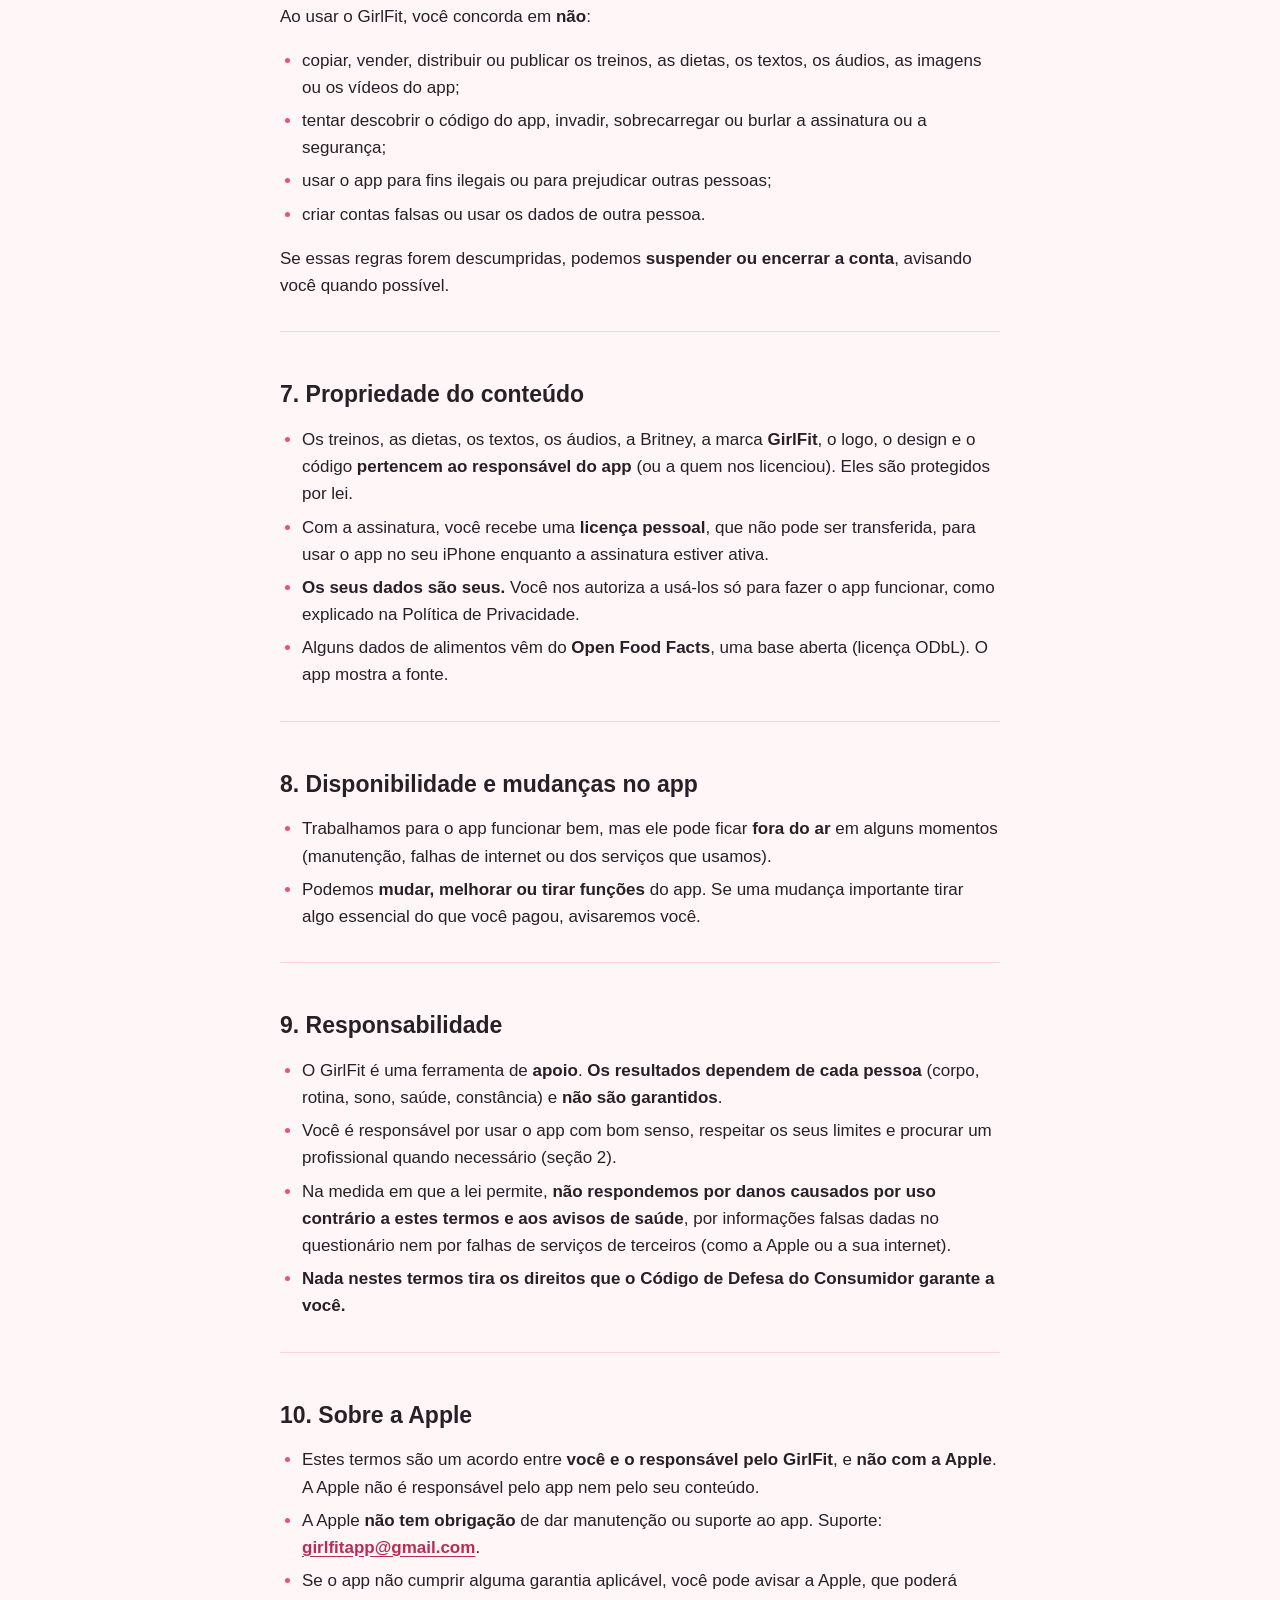
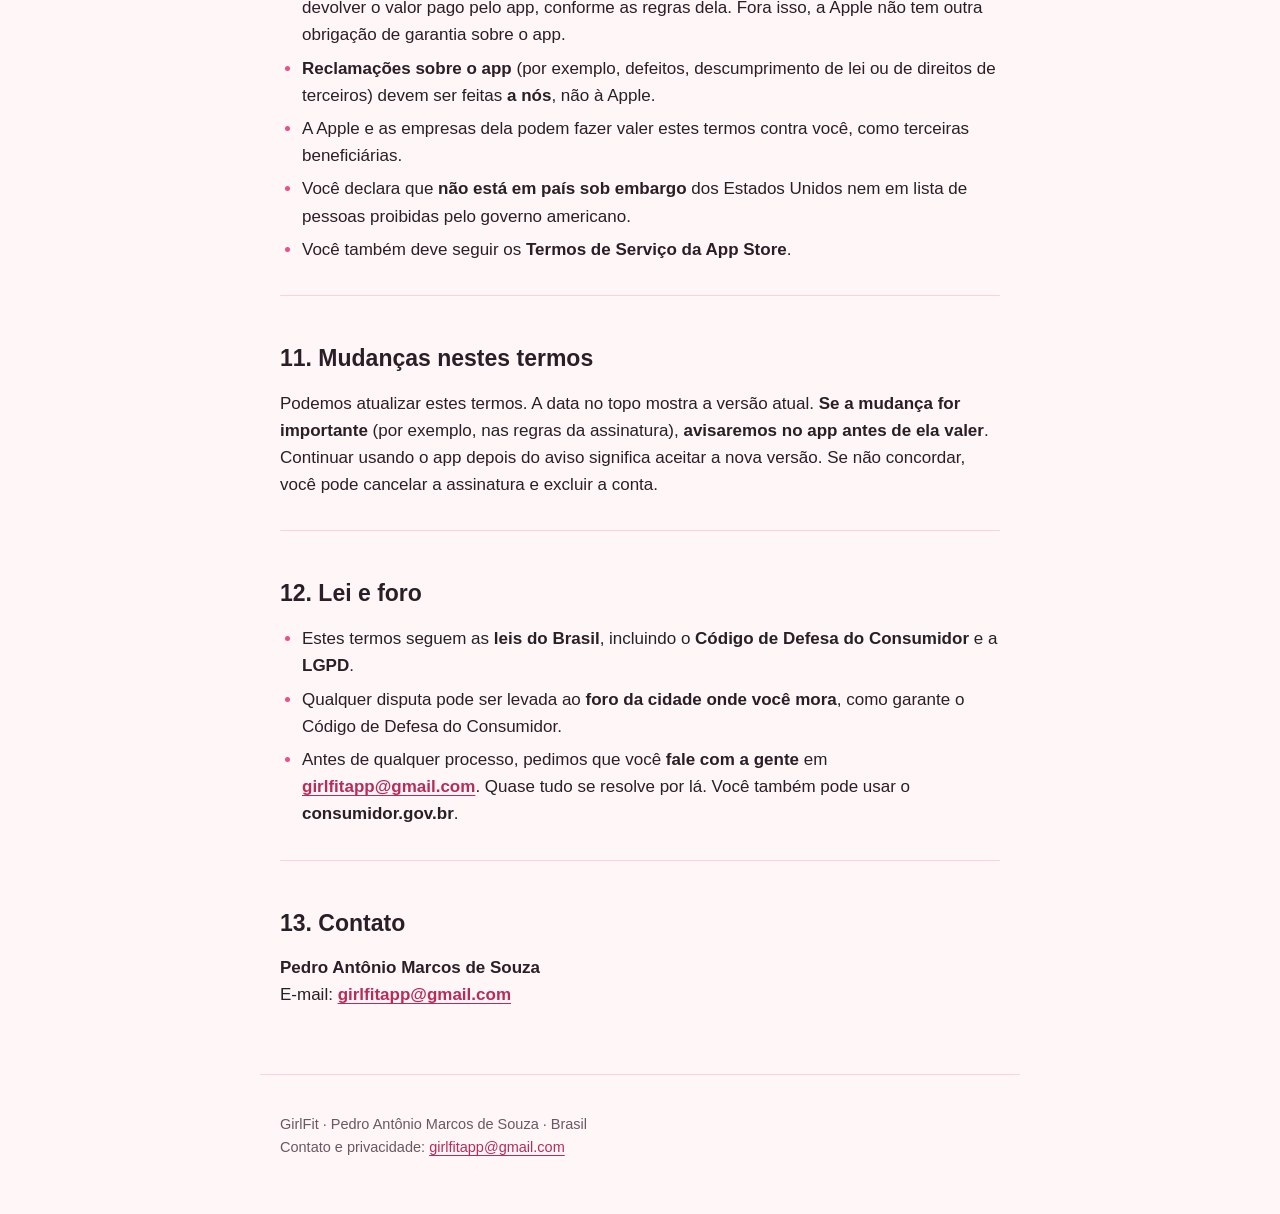
==== commit d7d216ae: "Menores de 18 podem usar o GirlFit (a partir dos 10 anos), sem meta de peso nem de calorias Co-Autho" ====
--- a/termos/index.html
+++ b/termos/index.html
@@ -19,7 +19,7 @@
 </div></header>
 <main>
 <h1>Termos de Uso do GirlFit</h1>
-<p class="updated">Última atualização: 15 de novembro de 2026</p>
+<p class="updated">Última atualização: 20 de novembro de 2026</p>
 <details class="toc"><summary>Sumário</summary><ol><li><a href="#1-o-que-e-o-girlfit">1. O que é o GirlFit</a></li><li><a href="#2-avisos-de-saude-leia-com-atencao">2. Avisos de saúde (leia com atenção)</a></li><li><a href="#3-a-britney-e-o-uso-de-inteligencia-artificial">3. A Britney e o uso de inteligência artificial</a></li><li><a href="#4-sua-conta">4. Sua conta</a></li><li><a href="#5-assinatura">5. Assinatura</a></li><li><a href="#6-regras-de-uso">6. Regras de uso</a></li><li><a href="#7-propriedade-do-conteudo">7. Propriedade do conteúdo</a></li><li><a href="#8-disponibilidade-e-mudancas-no-app">8. Disponibilidade e mudanças no app</a></li><li><a href="#9-responsabilidade">9. Responsabilidade</a></li><li><a href="#10-sobre-a-apple">10. Sobre a Apple</a></li><li><a href="#11-mudancas-nestes-termos">11. Mudanças nestes termos</a></li><li><a href="#12-lei-e-foro">12. Lei e foro</a></li><li><a href="#13-contato">13. Contato</a></li></ol></details>
 <p>Estes termos são as regras de uso do app <strong>GirlFit</strong>. Ao criar a conta ou assinar, você concorda com eles e com a nossa <a href="https://pedrogoat23.github.io/girlfit-legal/privacidade/">Política de Privacidade</a>. Se não concordar, não use o app.</p>
 <p>Estes Termos valem <strong>junto com o Contrato de Licença de Usuário Final padrão da Apple</strong> (<a href="https://www.apple.com/legal/internet-services/itunes/dev/stdeula/">Standard EULA</a>). Eles detalham as regras do GirlFit e não tiram nenhum direito que esse contrato ou a lei brasileira dão a você.</p>
@@ -30,13 +30,13 @@
 <p>O GirlFit funciona <strong>só por assinatura</strong>. Não existe versão gratuita.</p>
 <hr>
 <h2 id="2-avisos-de-saude-leia-com-atencao">2. Avisos de saúde (leia com atenção)</h2>
-<ul><li><strong>O GirlFit não substitui médico, nutricionista nem educador físico.</strong> O conteúdo é educativo e geral. Ele não é diagnóstico, tratamento nem prescrição individual.</li><li><strong>Antes de começar</strong> qualquer treino ou dieta, converse com um profissional de saúde, principalmente se você:<ul><li>está <strong>grávida</strong>, <strong>amamentando</strong> ou teve bebê há pouco tempo (pós-parto);</li><li>tem <strong>lesão</strong>, dor nas articulações ou na coluna, ou passou por cirurgia;</li><li>tem doença do coração, pressão alta, diabetes, problema na tireoide ou outra condição de saúde;</li><li>tem ou já teve <strong>transtorno alimentar</strong> (como anorexia, bulimia ou compulsão);</li><li>toma remédios que afetam o peso, o apetite ou o coração.</li></ul></li><li><strong>Pare o exercício na hora</strong> se sentir dor forte, tontura, falta de ar fora do normal, dor no peito ou qualquer mal-estar. Procure atendimento se precisar.</li><li><strong>Calorias, macronutrientes e metas são estimativas.</strong> Elas usam fórmulas para a média das pessoas e podem não servir para o seu caso.</li><li><strong>O app não pergunta a sua idade</strong> e usa uma <strong>idade padrão de 28 anos</strong> nos cálculos. Por isso, as estimativas podem ser menos precisas para você, principalmente se a sua idade estiver longe dos 28 anos.</li><li>O app tem <strong>travas de segurança</strong>: não corta calorias na gravidez e na amamentação, não monta dieta automática no pós-parto e não sugere metas de peso abaixo do saudável. <strong>Essas travas não substituem um profissional.</strong></li><li><strong>Transparência:</strong> os treinos, as dietas e as respostas da Britney foram preparados com ajuda de inteligência artificial e revisados pelo responsável do app, mas <strong>ainda não foram revisados por educador físico nem por nutricionista</strong>. Use com bom senso e procure um profissional quando tiver dúvida.</li><li>Você confirma que está <strong>apta a fazer atividade física e mudar a alimentação</strong> e que as informações que deu no questionário são <strong>verdadeiras</strong>. Respostas erradas (como peso, altura, gravidez ou dores) fazem o plano ficar errado e podem trazer risco.</li></ul>
+<ul><li><strong>O GirlFit não substitui médico, nutricionista nem educador físico.</strong> O conteúdo é educativo e geral. Ele não é diagnóstico, tratamento nem prescrição individual.</li><li><strong>Antes de começar</strong> qualquer treino ou dieta, converse com um profissional de saúde, principalmente se você:<ul><li>está <strong>grávida</strong>, <strong>amamentando</strong> ou teve bebê há pouco tempo (pós-parto);</li><li>tem <strong>lesão</strong>, dor nas articulações ou na coluna, ou passou por cirurgia;</li><li>tem doença do coração, pressão alta, diabetes, problema na tireoide ou outra condição de saúde;</li><li>tem ou já teve <strong>transtorno alimentar</strong> (como anorexia, bulimia ou compulsão);</li><li>toma remédios que afetam o peso, o apetite ou o coração.</li></ul></li><li><strong>Pare o exercício na hora</strong> se sentir dor forte, tontura, falta de ar fora do normal, dor no peito ou qualquer mal-estar. Procure atendimento se precisar.</li><li><strong>Calorias, macronutrientes e metas são estimativas.</strong> Elas usam fórmulas para a média das pessoas e podem não servir para o seu caso.</li><li>O app pergunta a sua <strong>idade</strong> e usa ela nos cálculos. <strong>Menores de 18 anos não recebem meta de peso nem de calorias:</strong> o plano fica com treino e alimentação equilibrada. De <strong>10 a 14 anos</strong>, o treino é <strong>mais leve</strong> (carga moderada, sem barra livre pesada e sem exercícios de técnica avançada).</li><li>O app tem <strong>travas de segurança</strong>: não corta calorias na gravidez e na amamentação, não monta dieta automática no pós-parto e não sugere metas de peso abaixo do saudável. <strong>Essas travas não substituem um profissional.</strong></li><li><strong>Transparência:</strong> os treinos, as dietas e as respostas da Britney foram preparados com ajuda de inteligência artificial e revisados pelo responsável do app, mas <strong>ainda não foram revisados por educador físico nem por nutricionista</strong>. Use com bom senso e procure um profissional quando tiver dúvida.</li><li>Você confirma que está <strong>apta a fazer atividade física e mudar a alimentação</strong> e que as informações que deu no questionário são <strong>verdadeiras</strong>. Respostas erradas (como peso, altura, gravidez ou dores) fazem o plano ficar errado e podem trazer risco.</li></ul>
 <hr>
 <h2 id="3-a-britney-e-o-uso-de-inteligencia-artificial">3. A Britney e o uso de inteligência artificial</h2>
 <ul><li>A Britney é uma <strong>assistente automática</strong>, não uma pessoa. As respostas dela são <strong>escolhidas automaticamente</strong> dentro do app, a partir de textos preparados antes.</li><li>Esses textos, e os textos dos áudios, foram <strong>escritos com ajuda de inteligência artificial</strong> (Claude e ChatGPT) e <strong>revisados pelo responsável do app</strong>. Eles <strong>ainda não foram revisados por profissionais</strong> de educação física ou nutrição.</li><li>A <strong>voz dos áudios é sintética</strong>, criada por inteligência artificial (ElevenLabs). Os áudios <strong>já vêm prontos dentro do app</strong>. Nenhum dado seu é enviado à ElevenLabs nem a qualquer serviço de inteligência artificial.</li><li>As conversas com a Britney <strong>ficam só no seu iPhone</strong> e não são guardadas no servidor.</li><li><strong>A Britney pode errar</strong>, entender mal o que você escreveu ou dar uma resposta que não serve para o seu caso. <strong>Não siga uma resposta dela se ela parecer errada ou arriscada.</strong> Em caso de dúvida sobre saúde, fale com um profissional.</li><li>A Britney <strong>não atende emergências.</strong> Em emergência, ligue <strong>192 (SAMU)</strong>. Se você estiver em sofrimento emocional, o <strong>CVV atende 24 horas pelo número 188</strong> e pelo site cvv.org.br.</li></ul>
 <hr>
 <h2 id="4-sua-conta">4. Sua conta</h2>
-<ul><li>O GirlFit é <strong>somente para maiores de 18 anos</strong>. <strong>Ao aceitar estes termos, você declara que tem 18 anos ou mais.</strong></li><li>Se soubermos que a conta é de uma pessoa menor de 18 anos, podemos <strong>encerrar a conta e apagar os dados</strong>. Veja a seção "Somente para maiores de 18 anos" da Política de Privacidade.</li><li>Cada conta é <strong>pessoal</strong>. Não compartilhe nem venda o seu acesso.</li><li>Mantenha a sua senha em segredo. Se achar que alguém usou a sua conta, troque a senha e nos avise.</li><li>Você pode <strong>excluir a sua conta</strong> a qualquer momento em <strong>Perfil › Excluir conta</strong>. Isso <strong>não cancela a assinatura</strong> (veja a seção 5.4).</li></ul>
+<ul><li>O GirlFit pode ser usado a partir dos <strong>10 anos</strong>.</li><li><strong>Se você tem menos de 18 anos</strong>, use o app com o conhecimento do seu pai, mãe ou responsável. Para a sua segurança, o app <strong>não monta meta de peso nem de calorias</strong> para você. Se o assunto for peso, converse com um responsável e com um profissional de saúde. Veja a seção "Menores de 18 anos" da Política de Privacidade.</li><li>Cada conta é <strong>pessoal</strong>. Não compartilhe nem venda o seu acesso.</li><li>Mantenha a sua senha em segredo. Se achar que alguém usou a sua conta, troque a senha e nos avise.</li><li>Você pode <strong>excluir a sua conta</strong> a qualquer momento em <strong>Perfil › Excluir conta</strong>. Isso <strong>não cancela a assinatura</strong> (veja a seção 5.4).</li></ul>
 <hr>
 <h2 id="5-assinatura">5. Assinatura</h2>
 <h3 id="5-1-planos-e-precos">5.1. Planos e preços</h3>
